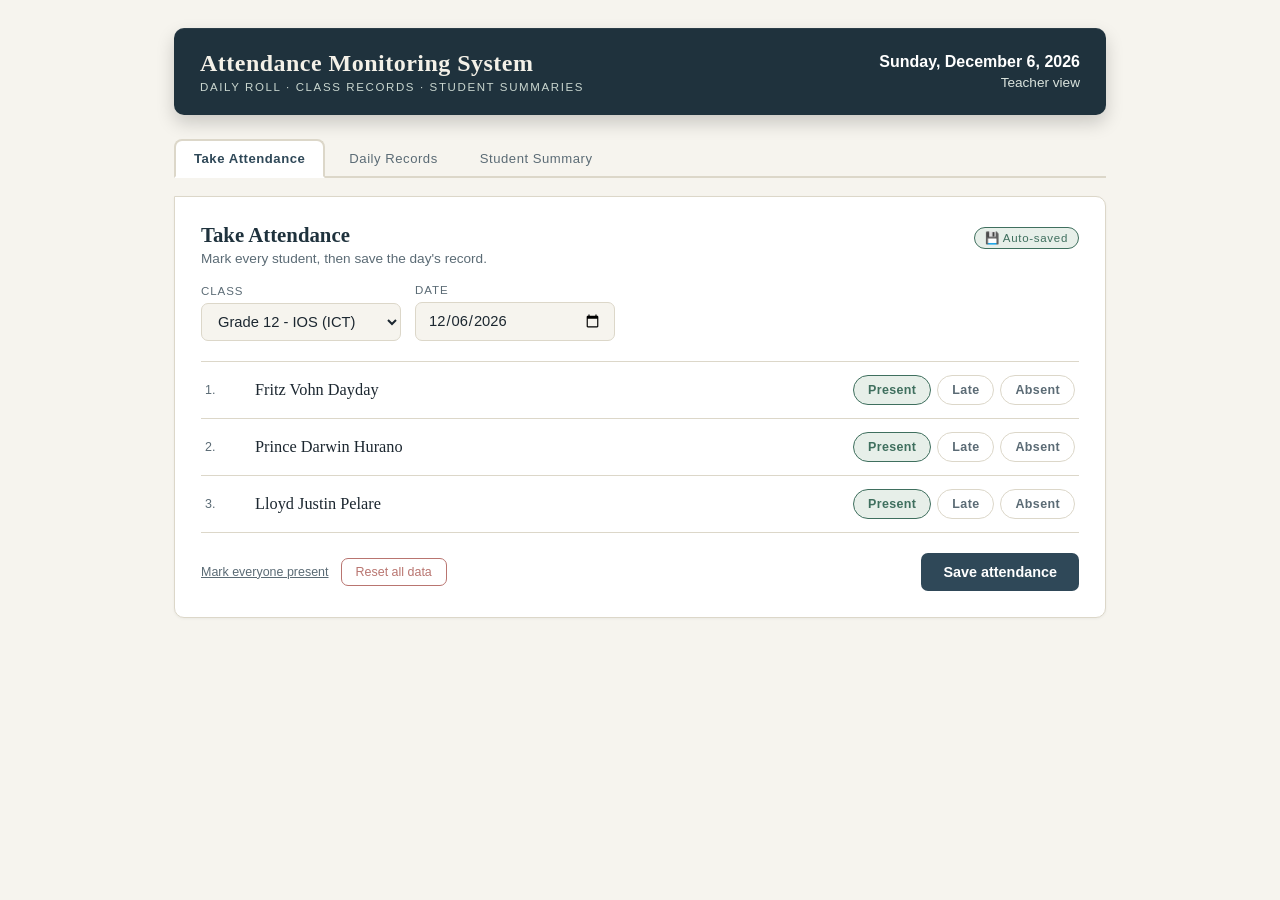
==== fullindex.html @ c2f63606 "Create fullindex.html" ====
<!DOCTYPE html>
<html lang="en">
<head>
<meta charset="UTF-8" />
<title>Attendance Monitoring System</title>

<style>
    :root {
    --ink: #1c2730;
    --ink-soft: #5b6b75;
    --paper: #f6f4ee;
    --panel: #ffffff;
    --line: #dcd7c9;
    --slate: #2f4858;
    --slate-deep: #1f323d;
    --chalk-green: #3f6f5e;
    --chalk-green-soft: #e7efe9;
    --chalk-amber: #a3742a;
    --chalk-amber-soft: #f4ead7;
    --chalk-red: #9c3b34;
    --chalk-red-soft: #f6e2df;
    --focus: #2f4858;
    font-size: 16px;
  }

  * { box-sizing: border-box; }

  body {
    margin: 0;
    background: var(--paper);
    color: var(--ink);
    font-family: "Iowan Old Style", "Palatino Linotype", Georgia, "Times New Roman", serif;
    -webkit-font-smoothing: antialiased;
  }

  .app {
    max-width: 980px;
    margin: 0 auto;
    padding: 28px 24px 60px;
  }

  .masthead {
    background: var(--slate-deep);
    color: #f4f1e8;
    border-radius: 10px;
    padding: 22px 26px;
    margin-bottom: 22px;
    display: flex;
    align-items: center;
    justify-content: space-between;
    gap: 16px;
    box-shadow: 0 1px 0 rgba(255,255,255,0.06) inset, 0 8px 18px rgba(0,0,0,0.18);
  }

  .masthead-title {
    font-family: "Palatino Linotype", Georgia, serif;
    font-size: 1.5rem;
    letter-spacing: 0.02em;
    font-weight: 600;
  }

  .masthead-sub {
    font-family: "Helvetica Neue", Arial, sans-serif;
    font-size: 0.72rem;
    letter-spacing: 0.14em;
    text-transform: uppercase;
    color: #c9d6cf;
    margin-top: 4px;
  }

  .masthead-date {
    font-family: "Helvetica Neue", Arial, sans-serif;
    font-size: 0.85rem;
    color: #d9e2dc;
    text-align: right;
    line-height: 1.4;
  }

  .masthead-date strong {
    display: block;
    color: #fff;
    font-size: 1rem;
  }

  .tabs {
    display: flex;
    gap: 6px;
    margin-bottom: 18px;
    border-bottom: 2px solid var(--line);
  }

  .tab {
    font-family: "Helvetica Neue", Arial, sans-serif;
    font-size: 0.82rem;
    letter-spacing: 0.04em;
    padding: 10px 18px;
    background: transparent;
    border: none;
    color: var(--ink-soft);
    cursor: pointer;
    border-radius: 8px 8px 0 0;
    position: relative;
    top: 2px;
  }

  .tab:hover { color: var(--ink); }

  .tab.active {
    background: var(--panel);
    color: var(--slate);
    font-weight: 600;
    border: 2px solid var(--line);
    border-bottom: 2px solid var(--panel);
  }

  .tab:focus-visible, button:focus-visible, select:focus-visible, input:focus-visible {
    outline: 3px solid var(--focus);
    outline-offset: 2px;
  }

  .panel {
    background: var(--panel);
    border: 1px solid var(--line);
    border-radius: 0 10px 10px 10px;
    padding: 26px;
    box-shadow: 0 1px 3px rgba(28,39,48,0.05);
  }

  .panel-heading {
    display: flex;
    align-items: baseline;
    justify-content: space-between;
    flex-wrap: wrap;
    gap: 10px;
    margin-bottom: 18px;
  }

  .panel-heading h2 {
    margin: 0;
    font-size: 1.3rem;
    color: var(--slate-deep);
  }

  .panel-heading p {
    margin: 4px 0 0;
    font-family: "Helvetica Neue", Arial, sans-serif;
    font-size: 0.85rem;
    color: var(--ink-soft);
  }

  .controls-row {
    display: flex;
    flex-wrap: wrap;
    gap: 14px;
    align-items: end;
    margin-bottom: 20px;
  }

  .field {
    display: flex;
    flex-direction: column;
    gap: 6px;
  }

  .field label {
    font-family: "Helvetica Neue", Arial, sans-serif;
    font-size: 0.72rem;
    letter-spacing: 0.08em;
    text-transform: uppercase;
    color: var(--ink-soft);
  }

  select, input[type="date"] {
    font-family: "Helvetica Neue", Arial, sans-serif;
    font-size: 0.92rem;
    padding: 9px 12px;
    border: 1px solid var(--line);
    border-radius: 7px;
    background: var(--paper);
    color: var(--ink);
    min-width: 200px;
  }

  .roster {
    border-top: 1px solid var(--line);
  }

  .roster-row {
    display: grid;
    grid-template-columns: 36px 1fr auto;
    align-items: center;
    gap: 14px;
    padding: 13px 4px;
    border-bottom: 1px solid var(--line);
  }

  .roster-row .num {
    font-family: "Helvetica Neue", Arial, sans-serif;
    font-size: 0.78rem;
    color: var(--ink-soft);
  }

  .roster-row .name {
    font-size: 1.02rem;
  }

  .status-group {
    display: flex;
    gap: 6px;
  }

  .status-btn {
    font-family: "Helvetica Neue", Arial, sans-serif;
    font-size: 0.78rem;
    font-weight: 600;
    letter-spacing: 0.03em;
    padding: 7px 14px;
    border-radius: 999px;
    border: 1.5px solid var(--line);
    background: var(--panel);
    color: var(--ink-soft);
    cursor: pointer;
    transition: background 0.12s, color 0.12s, border-color 0.12s;
  }

  .status-btn:hover { border-color: var(--ink-soft); }

  .status-btn[data-status="present"].active {
    background: var(--chalk-green-soft);
    border-color: var(--chalk-green);
    color: var(--chalk-green);
  }
  .status-btn[data-status="late"].active {
    background: var(--chalk-amber-soft);
    border-color: var(--chalk-amber);
    color: var(--chalk-amber);
  }
  .status-btn[data-status="absent"].active {
    background: var(--chalk-red-soft);
    border-color: var(--chalk-red);
    color: var(--chalk-red);
  }

  .roster-actions {
    display: flex;
    justify-content: space-between;
    align-items: center;
    margin-top: 20px;
    flex-wrap: wrap;
    gap: 12px;
  }

  .quick-mark {
    font-family: "Helvetica Neue", Arial, sans-serif;
    font-size: 0.78rem;
    color: var(--ink-soft);
    background: none;
    border: none;
    text-decoration: underline;
    cursor: pointer;
    padding: 0;
  }

  .primary-btn {
    font-family: "Helvetica Neue", Arial, sans-serif;
    font-size: 0.9rem;
    font-weight: 600;
    padding: 11px 22px;
    border-radius: 7px;
    border: none;
    background: var(--slate);
    color: #fff;
    cursor: pointer;
  }

  .primary-btn:hover { background: var(--slate-deep); }

  .danger-btn {
    font-family: "Helvetica Neue", Arial, sans-serif;
    font-size: 0.78rem;
    color: var(--chalk-red);
    background: none;
    border: 1px solid var(--chalk-red);
    border-radius: 7px;
    padding: 6px 14px;
    cursor: pointer;
    opacity: 0.7;
  }

  .danger-btn:hover { opacity: 1; }

  .save-confirm {
    font-family: "Helvetica Neue", Arial, sans-serif;
    font-size: 0.85rem;
    color: var(--chalk-green);
    font-weight: 600;
    opacity: 0;
    transition: opacity 0.2s;
  }

  .save-confirm.show { opacity: 1; }

  table.records {
    width: 100%;
    border-collapse: collapse;
    font-family: "Helvetica Neue", Arial, sans-serif;
    font-size: 0.9rem;
  }

  table.records th {
    text-align: left;
    font-size: 0.72rem;
    letter-spacing: 0.08em;
    text-transform: uppercase;
    color: var(--ink-soft);
    padding: 0 4px 10px;
    border-bottom: 2px solid var(--line);
  }

  table.records td {
    padding: 11px 4px;
    border-bottom: 1px solid var(--line);
  }

  .pill {
    display: inline-flex;
    align-items: center;
    gap: 6px;
    font-size: 0.78rem;
    font-weight: 600;
    padding: 4px 11px;
    border-radius: 999px;
  }

  .pill.present { background: var(--chalk-green-soft); color: var(--chalk-green); }
  .pill.late { background: var(--chalk-amber-soft); color: var(--chalk-amber); }
  .pill.absent { background: var(--chalk-red-soft); color: var(--chalk-red); }
  .pill.none { background: #ececec; color: var(--ink-soft); }

  .empty-state {
    text-align: center;
    padding: 50px 20px;
    color: var(--ink-soft);
    font-family: "Helvetica Neue", Arial, sans-serif;
    font-size: 0.92rem;
  }

  .summary-grid {
    display: grid;
    grid-template-columns: repeat(3, 1fr);
    gap: 14px;
    margin-bottom: 24px;
  }

  .stat-card {
    border: 1px solid var(--line);
    border-radius: 9px;
    padding: 16px 18px;
    text-align: center;
  }

  .stat-card .stat-num {
    font-size: 2rem;
    font-weight: 600;
    line-height: 1;
  }

  .stat-card.present .stat-num { color: var(--chalk-green); }
  .stat-card.late .stat-num { color: var(--chalk-amber); }
  .stat-card.absent .stat-num { color: var(--chalk-red); }

  .stat-card .stat-label {
    font-family: "Helvetica Neue", Arial, sans-serif;
    font-size: 0.72rem;
    letter-spacing: 0.08em;
    text-transform: uppercase;
    color: var(--ink-soft);
    margin-top: 6px;
  }

  .rate-line {
    font-family: "Helvetica Neue", Arial, sans-serif;
    font-size: 0.85rem;
    color: var(--ink-soft);
    margin-bottom: 18px;
  }

  .rate-line strong { color: var(--ink); }

  .history-list {
    border-top: 1px solid var(--line);
  }

  .history-row {
    display: grid;
    grid-template-columns: 1fr auto;
    padding: 10px 2px;
    border-bottom: 1px solid var(--line);
    font-family: "Helvetica Neue", Arial, sans-serif;
    font-size: 0.88rem;
  }

  .history-row .date { color: var(--ink-soft); }

  .storage-badge {
    font-family: "Helvetica Neue", Arial, sans-serif;
    font-size: 0.72rem;
    letter-spacing: 0.06em;
    color: var(--chalk-green);
    background: var(--chalk-green-soft);
    border: 1px solid var(--chalk-green);
    border-radius: 999px;
    padding: 3px 10px;
    display: inline-flex;
    align-items: center;
    gap: 5px;
  }

  footer.note {
    margin-top: 26px;
    font-family: "Helvetica Neue", Arial, sans-serif;
    font-size: 0.76rem;
    color: var(--ink-soft);
    text-align: center;
    line-height: 1.6;
  }

  @media (max-width: 640px) {
    .summary-grid { grid-template-columns: 1fr; }
    .masthead { flex-direction: column; align-items: flex-start; }
    .masthead-date { text-align: left; }
    .roster-row { grid-template-columns: 1fr; }
    .status-group { justify-content: flex-start; }
  }
</style>
</head>
<body>

<div class="app">

  <div class="masthead">
    <div>
      <div class="masthead-title">Attendance Monitoring System</div>
      <div class="masthead-sub">Daily roll &middot; Class records &middot; Student summaries</div>
    </div>
    <div class="masthead-date">
      <strong id="todayLabel">&mdash;</strong>
      <span id="signedInLabel">Teacher view</span>
    </div>
  </div>

  <div class="tabs" role="tablist">
    <button class="tab active" data-tab="take" role="tab">Take Attendance</button>
    <button class="tab" data-tab="daily" role="tab">Daily Records</button>
    <button class="tab" data-tab="summary" role="tab">Student Summary</button>
  </div>

  <div class="panel" id="panel"></div>

  <footer class="note">
    <span id="storageStatus"></span>
  </footer>
</div>

<script>
const STORAGE_KEY = "attendance_db_v1";

function saveToStorage() {
  try {
    localStorage.setItem(STORAGE_KEY, JSON.stringify(db.attendance));
  } catch (e) {
    console.warn("localStorage save failed:", e);
  }
}

function loadFromStorage() {
  try {
    const raw = localStorage.getItem(STORAGE_KEY);
    if (!raw) return false;
    const parsed = JSON.parse(raw);
    if (typeof parsed !== "object" || parsed === null) return false;
    db.attendance = parsed;
    return true;
  } catch (e) {
    console.warn("localStorage load failed:", e);
    return false;
  }
}

function clearStorage() {
  try {
    localStorage.removeItem(STORAGE_KEY);
    db.attendance = {};
  } catch (e) {
    console.warn("localStorage clear failed:", e);
  }
}

/* =========================================================================
   DATA LAYER
   ========================================================================= */

const STATUSES = ["present", "late", "absent"];

const db = {
  classes: [
    { id: "tvlios1", name: "Grade 12 - IOS (ICT)"},
    { id: "tvlios2", name: "Grade 12 - IOS (HE)"},

  ],
  students: [
    { id: "s1", classId: "tvlios1", name: "Fritz Vohn Dayday" },
    { id: "s2", classId: "tvlios1", name: "Prince Darwin Hurano" },
    { id: "s3", classId: "tvlios1", name: "Lloyd Justin Pelare" },
    { id: "s4", classId: "tvlios2", name: "Jasmine Pahuyo" },
    { id: "s5", classId: "tvlios2", name: "Rich Anne Saguing" },
    { id: "s6", classId: "tvlios2", name: "Orlyn Ociones" },


  ],
  attendance: {},
};

function todayISO() {
  return new Date().toISOString().slice(0, 10);
}

function formatDateLong(iso) {
  const d = new Date(iso + "T00:00:00");
  return d.toLocaleDateString(undefined, { weekday: "long", year: "numeric", month: "long", day: "numeric" });
}

function formatDateShort(iso) {
  const d = new Date(iso + "T00:00:00");
  return d.toLocaleDateString(undefined, { year: "numeric", month: "short", day: "numeric" });
}

function recordKey(classId, date) {
  return classId + "|" + date;
}

/* ---- Initialize: load from storage, or seed sample data if first visit ---- */
(function initializeDatabase() {
  const loaded = loadFromStorage();

  if (loaded) {
    // Data restored from a previous session
    updateStorageStatus(true);
    return;
  }

  // First visit — seed 6 days of sample history
  const today = new Date();
  for (let offset = 1; offset <= 0; offset++) {
    const d = new Date(today);
    d.setDate(d.getDate() - offset);
    const iso = d.toISOString().slice(0, 10);
    db.classes.forEach((cls) => {
      const studentsInClass = db.students.filter((s) => s.classId === cls.id);
      const dayRecord = {};
      studentsInClass.forEach((stu) => {
        const roll = Math.random();
        dayRecord[stu.id] = roll < 0.82 ? "present" : roll < 0.93 ? "late" : "absent";
      });
      db.attendance[recordKey(cls.id, iso)] = dayRecord;
    });
  }

  saveToStorage();
  updateStorageStatus(false);
})();

function updateStorageStatus(wasRestored) {
  const el = document.getElementById("storageStatus");
  if (!el) return;
  if (wasRestored) {
    el.innerHTML = ``;
  } else {
    el.innerHTML = ``;
  }
}

/* ---- "backend" functions ---- */

function getClasses() { return db.classes; }

function getStudentsForClass(classId) {
  return db.students.filter((s) => s.classId === classId);
}

function getAttendanceForClassDate(classId, date) {
  return db.attendance[recordKey(classId, date)] || null;
}

function saveAttendanceForClassDate(classId, date, statusMap) {
  db.attendance[recordKey(classId, date)] = { ...statusMap };
  saveToStorage(); // persist to localStorage on every save
  return true;
}

function getAllDatesWithRecordsForClass(classId) {
  return Object.keys(db.attendance)
    .filter((key) => key.startsWith(classId + "|"))
    .map((key) => key.split("|")[1])
    .sort((a, b) => (a < b ? 1 : -1));
}

function getStudentSummary(studentId) {
  const student = db.students.find((s) => s.id === studentId);
  if (!student) return null;
  const counts = { present: 0, late: 0, absent: 0 };
  const history = [];
  Object.keys(db.attendance).forEach((key) => {
    const [classId, date] = key.split("|");
    if (classId !== student.classId) return;
    const status = db.attendance[key][studentId];
    if (!status) return;
    counts[status]++;
    history.push({ date, status });
  });
  history.sort((a, b) => (a.date < b.date ? 1 : -1));
  const total = counts.present + counts.late + counts.absent;
  const rate = total > 0 ? Math.round(((counts.present + counts.late) / total) * 100) : 0;
  return { student, counts, history, total, rate };
}

/* =========================================================================
   FRONT END / UI LAYER
   ========================================================================= */

const panel = document.getElementById("panel");
document.getElementById("todayLabel").textContent = formatDateLong(todayISO());

let activeTab = "take";
let takeState = { classId: db.classes[0].id, date: todayISO(), draft: {} };
let dailyState = { classId: db.classes[0].id, date: todayISO() };
let summaryState = { studentId: null };

document.querySelectorAll(".tab").forEach((btn) => {
  btn.addEventListener("click", () => {
    activeTab = btn.dataset.tab;
    document.querySelectorAll(".tab").forEach((b) => b.classList.toggle("active", b === btn));
    render();
  });
});

function render() {
  if (activeTab === "take") renderTake();
  else if (activeTab === "daily") renderDaily();
  else renderSummary();
}

/* ---------------- TAB 1: Take Attendance ---------------- */

function renderTake() {
  const classOptions = db.classes
    .map((c) => `<option value="${c.id}" ${c.id === takeState.classId ? "selected" : ""}>${c.name}</option>`)
    .join("");

  const students = getStudentsForClass(takeState.classId);
  const existing = getAttendanceForClassDate(takeState.classId, takeState.date);

  const draftKey = takeState.classId + "|" + takeState.date;
  if (takeState._loadedKey !== draftKey) {
    takeState.draft = {};
    students.forEach((s) => {
      takeState.draft[s.id] = (existing && existing[s.id]) || "present";
    });
    takeState._loadedKey = draftKey;
  }

  const rosterHTML = students
    .map((s, i) => `
      <div class="roster-row">
        <div class="num">${i + 1}.</div>
        <div class="name">${s.name}</div>
        <div class="status-group" data-student="${s.id}">
          ${STATUSES.map(
            (st) => `<button class="status-btn" data-status="${st}" data-student="${s.id}">${capitalize(st)}</button>`
          ).join("")}
        </div>
      </div>
    `)
    .join("");

  panel.innerHTML = `
    <div class="panel-heading">
      <div>
        <h2>Take Attendance</h2>
        <p>Mark every student, then save the day's record.</p>
      </div>
      <span class="storage-badge">&#x1F4BE; Auto-saved</span>
    </div>
    <div class="controls-row">
      <div class="field">
        <label for="takeClass">Class</label>
        <select id="takeClass">${classOptions}</select>
      </div>
      <div class="field">
        <label for="takeDate">Date</label>
        <input type="date" id="takeDate" value="${takeState.date}" />
      </div>
    </div>
    <div class="roster">${rosterHTML || `<div class="empty-state">No students found for this class.</div>`}</div>
    <div class="roster-actions">
      <div style="display:flex; gap:12px; align-items:center; flex-wrap:wrap;">
        <button class="quick-mark" id="markAllPresent">Mark everyone present</button>
        <button class="danger-btn" id="clearDataBtn">Reset all data</button>
      </div>
      <div style="display:flex; align-items:center; gap:14px;">
        <span class="save-confirm" id="saveConfirm">Saved &#10003;</span>
        <button class="primary-btn" id="saveAttendance">Save attendance</button>
      </div>
    </div>
  `;

  students.forEach((s) => {
    const group = panel.querySelector(`.status-group[data-student="${s.id}"]`);
    const current = takeState.draft[s.id];
    group.querySelectorAll(".status-btn").forEach((btn) => {
      btn.classList.toggle("active", btn.dataset.status === current);
    });
  });

  document.getElementById("takeClass").addEventListener("change", (e) => {
    takeState.classId = e.target.value;
    renderTake();
  });

  document.getElementById("takeDate").addEventListener("change", (e) => {
    takeState.date = e.target.value || todayISO();
    renderTake();
  });

  panel.querySelectorAll(".status-btn").forEach((btn) => {
    btn.addEventListener("click", () => {
      const studentId = btn.dataset.student;
      takeState.draft[studentId] = btn.dataset.status;
      const group = panel.querySelector(`.status-group[data-student="${studentId}"]`);
      group.querySelectorAll(".status-btn").forEach((b) => b.classList.toggle("active", b === btn));
    });
  });

  document.getElementById("markAllPresent").addEventListener("click", () => {
    students.forEach((s) => (takeState.draft[s.id] = "present"));
    renderTake();
  });

  document.getElementById("saveAttendance").addEventListener("click", () => {
    saveAttendanceForClassDate(takeState.classId, takeState.date, takeState.draft);
    const confirm = document.getElementById("saveConfirm");
    confirm.classList.add("show");
    setTimeout(() => confirm.classList.remove("show"), 1600);
  });

  document.getElementById("clearDataBtn").addEventListener("click", () => {
    if (window.confirm("This will permanently delete all attendance records from this browser. Are you sure?")) {
      clearStorage();
      takeState._loadedKey = null;
      takeState.draft = {};
      updateStorageStatus(false);
      render();
    }
  });
}

/* ---------------- TAB 2: Daily Records ---------------- */

function renderDaily() {
  const classOptions = db.classes
    .map((c) => `<option value="${c.id}" ${c.id === dailyState.classId ? "selected" : ""}>${c.name}</option>`)
    .join("");

  const students = getStudentsForClass(dailyState.classId);
  const record = getAttendanceForClassDate(dailyState.classId, dailyState.date);

  let rowsHTML;
  if (!record) {
    rowsHTML = `<tr><td colspan="2"><div class="empty-state">No attendance has been recorded for this class on this date yet.</div></td></tr>`;
  } else {
    rowsHTML = students
      .map((s) => {
        const status = record[s.id];
        const pillClass = status || "none";
        const label = status ? capitalize(status) : "Not marked";
        return `<tr><td>${s.name}</td><td><span class="pill ${pillClass}">${label}</span></td></tr>`;
      })
      .join("");
  }

  const tallies = students.reduce(
    (acc, s) => {
      const st = record && record[s.id];
      if (st) acc[st]++;
      return acc;
    },
    { present: 0, late: 0, absent: 0 }
  );

  panel.innerHTML = `
    <div class="panel-heading">
      <div>
        <h2>Daily Records</h2>
        <p>${formatDateLong(dailyState.date)}</p>
      </div>
    </div>
    <div class="controls-row">
      <div class="field">
        <label for="dailyClass">Class</label>
        <select id="dailyClass">${classOptions}</select>
      </div>
      <div class="field">
        <label for="dailyDate">Date</label>
        <input type="date" id="dailyDate" value="${dailyState.date}" />
      </div>
    </div>
    ${
      record
        ? `<div class="rate-line"><strong>${tallies.present}</strong> present &middot; <strong>${tallies.late}</strong> late &middot; <strong>${tallies.absent}</strong> absent &middot; out of ${students.length} students</div>`
        : ""
    }
    <table class="records">
      <thead><tr><th>Student</th><th>Status</th></tr></thead>
      <tbody>${rowsHTML}</tbody>
    </table>
  `;

  document.getElementById("dailyClass").addEventListener("change", (e) => {
    dailyState.classId = e.target.value;
    renderDaily();
  });

  document.getElementById("dailyDate").addEventListener("change", (e) => {
    dailyState.date = e.target.value || todayISO();
    renderDaily();
  });
}

/* ---------------- TAB 3: Student Summary ---------------- */

function renderSummary() {
  if (!summaryState.studentId) {
    summaryState.studentId = db.students[0].id;
  }

  const studentOptionsByClass = db.classes
    .map((cls) => {
      const opts = getStudentsForClass(cls.id)
        .map((s) => `<option value="${s.id}" ${s.id === summaryState.studentId ? "selected" : ""}>${s.name}</option>`)
        .join("");
      return `<optgroup label="${cls.name}">${opts}</optgroup>`;
    })
    .join("");

  const data = getStudentSummary(summaryState.studentId);

  const historyHTML = data.history.length
    ? data.history
        .map(
          (h) => `<div class="history-row"><span class="date">${formatDateShort(h.date)}</span><span class="pill ${h.status}">${capitalize(h.status)}</span></div>`
        )
        .join("")
    : `<div class="empty-state">No attendance history recorded yet for this student.</div>`;

  panel.innerHTML = `
    <div class="panel-heading">
      <div>
        <h2>Student Summary</h2>
        <p>${data.student.name}</p>
      </div>
    </div>
    <div class="controls-row">
      <div class="field">
        <label for="summaryStudent">Student</label>
        <select id="summaryStudent">${studentOptionsByClass}</select>
      </div>
    </div>
    <div class="summary-grid">
      <div class="stat-card present"><div class="stat-num">${data.counts.present}</div><div class="stat-label">Present</div></div>
      <div class="stat-card late"><div class="stat-num">${data.counts.late}</div><div class="stat-label">Late</div></div>
      <div class="stat-card absent"><div class="stat-num">${data.counts.absent}</div><div class="stat-label">Absent</div></div>
    </div>
    <div class="rate-line">Attendance rate over ${data.total} recorded day${data.total === 1 ? "" : "s"}: <strong>${data.rate}%</strong></div>
    <div class="history-list">${historyHTML}</div>
  `;

  document.getElementById("summaryStudent").addEventListener("change", (e) => {
    summaryState.studentId = e.target.value;
    renderSummary();
  });
}

function capitalize(word) {
  return word.charAt(0).toUpperCase() + word.slice(1);
}

render();
</script>

</body>
</html>
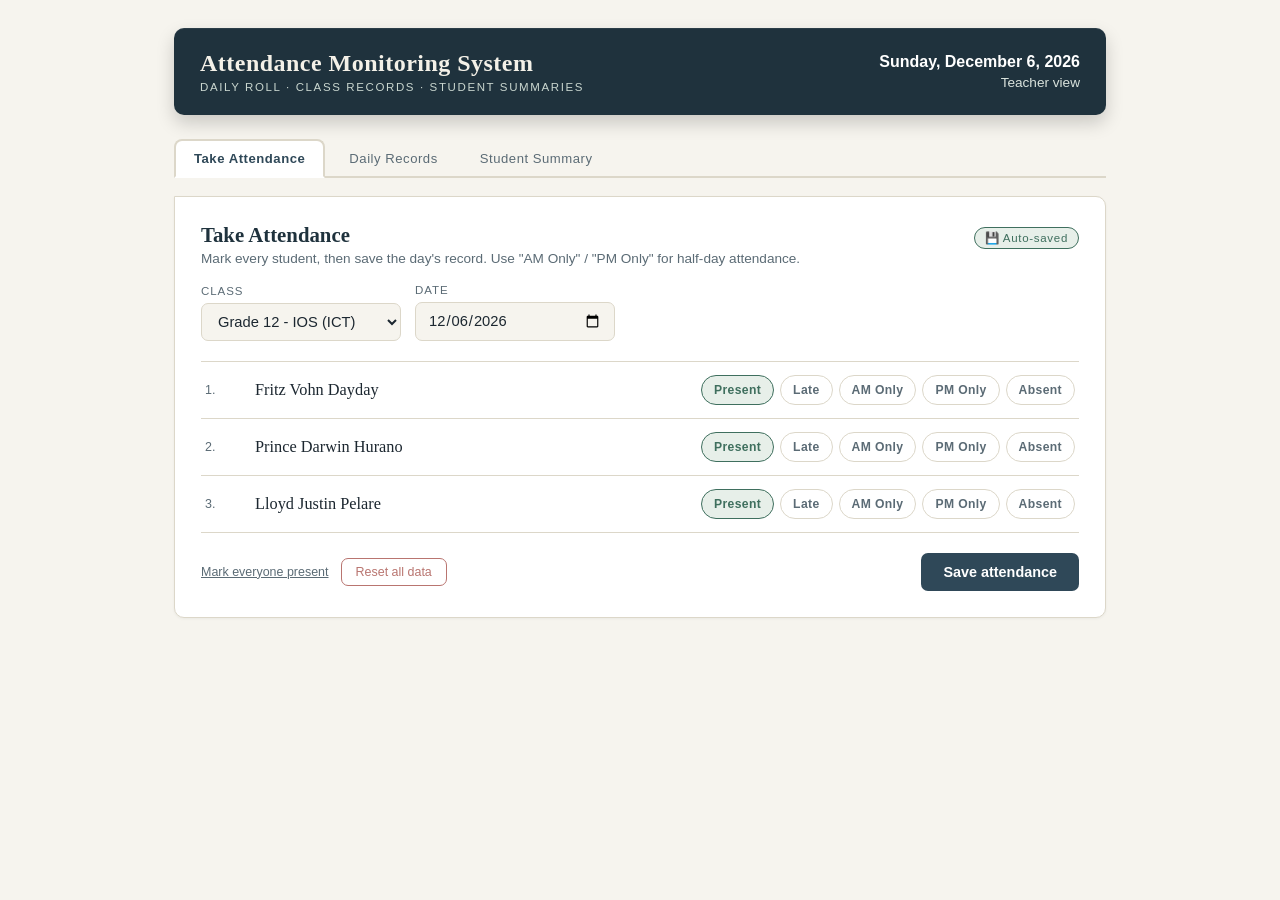
==== commit 1e2598ee: "Update fullindex.html" ====
--- a/fullindex.html
+++ b/fullindex.html
@@ -19,6 +19,8 @@
     --chalk-amber-soft: #f4ead7;
     --chalk-red: #9c3b34;
     --chalk-red-soft: #f6e2df;
+    --chalk-blue: #345a7a;
+    --chalk-blue-soft: #e4ebf2;
     --focus: #2f4858;
     font-size: 16px;
   }
@@ -206,15 +208,17 @@
 
   .status-group {
     display: flex;
+    flex-wrap: wrap;
     gap: 6px;
+    justify-content: flex-end;
   }
 
   .status-btn {
     font-family: "Helvetica Neue", Arial, sans-serif;
-    font-size: 0.78rem;
+    font-size: 0.76rem;
     font-weight: 600;
     letter-spacing: 0.03em;
-    padding: 7px 14px;
+    padding: 7px 12px;
     border-radius: 999px;
     border: 1.5px solid var(--line);
     background: var(--panel);
@@ -234,6 +238,12 @@
     background: var(--chalk-amber-soft);
     border-color: var(--chalk-amber);
     color: var(--chalk-amber);
+  }
+  .status-btn[data-status="half_am"].active,
+  .status-btn[data-status="half_pm"].active {
+    background: var(--chalk-blue-soft);
+    border-color: var(--chalk-blue);
+    color: var(--chalk-blue);
   }
   .status-btn[data-status="absent"].active {
     background: var(--chalk-red-soft);
@@ -334,6 +344,7 @@
 
   .pill.present { background: var(--chalk-green-soft); color: var(--chalk-green); }
   .pill.late { background: var(--chalk-amber-soft); color: var(--chalk-amber); }
+  .pill.half_am, .pill.half_pm { background: var(--chalk-blue-soft); color: var(--chalk-blue); }
   .pill.absent { background: var(--chalk-red-soft); color: var(--chalk-red); }
   .pill.none { background: #ececec; color: var(--ink-soft); }
 
@@ -347,7 +358,7 @@
 
   .summary-grid {
     display: grid;
-    grid-template-columns: repeat(3, 1fr);
+    grid-template-columns: repeat(4, 1fr);
     gap: 14px;
     margin-bottom: 24px;
   }
@@ -367,6 +378,7 @@
 
   .stat-card.present .stat-num { color: var(--chalk-green); }
   .stat-card.late .stat-num { color: var(--chalk-amber); }
+  .stat-card.half .stat-num { color: var(--chalk-blue); }
   .stat-card.absent .stat-num { color: var(--chalk-red); }
 
   .stat-card .stat-label {
@@ -426,7 +438,7 @@
   }
 
   @media (max-width: 640px) {
-    .summary-grid { grid-template-columns: 1fr; }
+    .summary-grid { grid-template-columns: repeat(2, 1fr); }
     .masthead { flex-direction: column; align-items: flex-start; }
     .masthead-date { text-align: left; }
     .roster-row { grid-template-columns: 1fr; }
@@ -500,7 +512,42 @@
    DATA LAYER
    ========================================================================= */
 
-const STATUSES = ["present", "late", "absent"];
+/*
+  Status values:
+  - "present"  -> present all day
+  - "late"     -> late, but present all day
+  - "half_am"  -> HALF DAY: present in the morning, absent in the afternoon
+  - "half_pm"  -> HALF DAY: absent in the morning, present in the afternoon
+  - "absent"   -> absent all day
+*/
+const STATUSES = ["present", "late", "half_am", "half_pm", "absent"];
+
+const STATUS_LABELS = {
+  present: "Present",
+  late: "Late",
+  half_am: "AM Only",
+  half_pm: "PM Only",
+  absent: "Absent",
+};
+
+const STATUS_TITLES = {
+  present: "Present the whole day",
+  late: "Arrived late, present the whole day",
+  half_am: "Present in the morning, absent in the afternoon",
+  half_pm: "Absent in the morning, present in the afternoon",
+  absent: "Absent the whole day",
+};
+
+function statusLabel(status) {
+  return STATUS_LABELS[status] || capitalize(status);
+}
+
+// Weight used when computing attendance rate: full day = 1, half day = 0.5, absent = 0
+function statusWeight(status) {
+  if (status === "present" || status === "late") return 1;
+  if (status === "half_am" || status === "half_pm") return 0.5;
+  return 0;
+}
 
 const db = {
   classes: [
@@ -608,20 +655,26 @@
 function getStudentSummary(studentId) {
   const student = db.students.find((s) => s.id === studentId);
   if (!student) return null;
-  const counts = { present: 0, late: 0, absent: 0 };
+  const counts = { present: 0, late: 0, half_am: 0, half_pm: 0, absent: 0 };
   const history = [];
   Object.keys(db.attendance).forEach((key) => {
     const [classId, date] = key.split("|");
     if (classId !== student.classId) return;
     const status = db.attendance[key][studentId];
     if (!status) return;
-    counts[status]++;
+    counts[status] = (counts[status] || 0) + 1;
     history.push({ date, status });
   });
   history.sort((a, b) => (a.date < b.date ? 1 : -1));
-  const total = counts.present + counts.late + counts.absent;
-  const rate = total > 0 ? Math.round(((counts.present + counts.late) / total) * 100) : 0;
-  return { student, counts, history, total, rate };
+  const total = counts.present + counts.late + counts.half_am + counts.half_pm + counts.absent;
+  const earnedDays =
+    counts.present * statusWeight("present") +
+    counts.late * statusWeight("late") +
+    counts.half_am * statusWeight("half_am") +
+    counts.half_pm * statusWeight("half_pm");
+  const rate = total > 0 ? Math.round((earnedDays / total) * 100) : 0;
+  const halfDayTotal = counts.half_am + counts.half_pm;
+  return { student, counts, halfDayTotal, history, total, rate };
 }
 
 /* =========================================================================
@@ -676,7 +729,7 @@
         <div class="name">${s.name}</div>
         <div class="status-group" data-student="${s.id}">
           ${STATUSES.map(
-            (st) => `<button class="status-btn" data-status="${st}" data-student="${s.id}">${capitalize(st)}</button>`
+            (st) => `<button class="status-btn" data-status="${st}" data-student="${s.id}" title="${STATUS_TITLES[st]}">${statusLabel(st)}</button>`
           ).join("")}
         </div>
       </div>
@@ -687,7 +740,7 @@
     <div class="panel-heading">
       <div>
         <h2>Take Attendance</h2>
-        <p>Mark every student, then save the day's record.</p>
+        <p>Mark every student, then save the day's record. Use "AM Only" / "PM Only" for half-day attendance.</p>
       </div>
       <span class="storage-badge">&#x1F4BE; Auto-saved</span>
     </div>
@@ -782,7 +835,7 @@
       .map((s) => {
         const status = record[s.id];
         const pillClass = status || "none";
-        const label = status ? capitalize(status) : "Not marked";
+        const label = status ? statusLabel(status) : "Not marked";
         return `<tr><td>${s.name}</td><td><span class="pill ${pillClass}">${label}</span></td></tr>`;
       })
       .join("");
@@ -791,11 +844,12 @@
   const tallies = students.reduce(
     (acc, s) => {
       const st = record && record[s.id];
-      if (st) acc[st]++;
+      if (st) acc[st] = (acc[st] || 0) + 1;
       return acc;
     },
-    { present: 0, late: 0, absent: 0 }
+    { present: 0, late: 0, half_am: 0, half_pm: 0, absent: 0 }
   );
+  const halfDayCount = tallies.half_am + tallies.half_pm;
 
   panel.innerHTML = `
     <div class="panel-heading">
@@ -816,7 +870,7 @@
     </div>
     ${
       record
-        ? `<div class="rate-line"><strong>${tallies.present}</strong> present &middot; <strong>${tallies.late}</strong> late &middot; <strong>${tallies.absent}</strong> absent &middot; out of ${students.length} students</div>`
+        ? `<div class="rate-line"><strong>${tallies.present}</strong> present &middot; <strong>${tallies.late}</strong> late &middot; <strong>${halfDayCount}</strong> half day &middot; <strong>${tallies.absent}</strong> absent &middot; out of ${students.length} students</div>`
         : ""
     }
     <table class="records">
@@ -857,7 +911,7 @@
   const historyHTML = data.history.length
     ? data.history
         .map(
-          (h) => `<div class="history-row"><span class="date">${formatDateShort(h.date)}</span><span class="pill ${h.status}">${capitalize(h.status)}</span></div>`
+          (h) => `<div class="history-row"><span class="date">${formatDateShort(h.date)}</span><span class="pill ${h.status}">${statusLabel(h.status)}</span></div>`
         )
         .join("")
     : `<div class="empty-state">No attendance history recorded yet for this student.</div>`;
@@ -878,9 +932,10 @@
     <div class="summary-grid">
       <div class="stat-card present"><div class="stat-num">${data.counts.present}</div><div class="stat-label">Present</div></div>
       <div class="stat-card late"><div class="stat-num">${data.counts.late}</div><div class="stat-label">Late</div></div>
+      <div class="stat-card half" title="AM Only: ${data.counts.half_am} &middot; PM Only: ${data.counts.half_pm}"><div class="stat-num">${data.halfDayTotal}</div><div class="stat-label">Half Day</div></div>
       <div class="stat-card absent"><div class="stat-num">${data.counts.absent}</div><div class="stat-label">Absent</div></div>
     </div>
-    <div class="rate-line">Attendance rate over ${data.total} recorded day${data.total === 1 ? "" : "s"}: <strong>${data.rate}%</strong></div>
+    <div class="rate-line">Attendance rate over ${data.total} recorded day${data.total === 1 ? "" : "s"}: <strong>${data.rate}%</strong> <span style="opacity:0.75;">(half days count as 0.5)</span></div>
     <div class="history-list">${historyHTML}</div>
   `;
 
